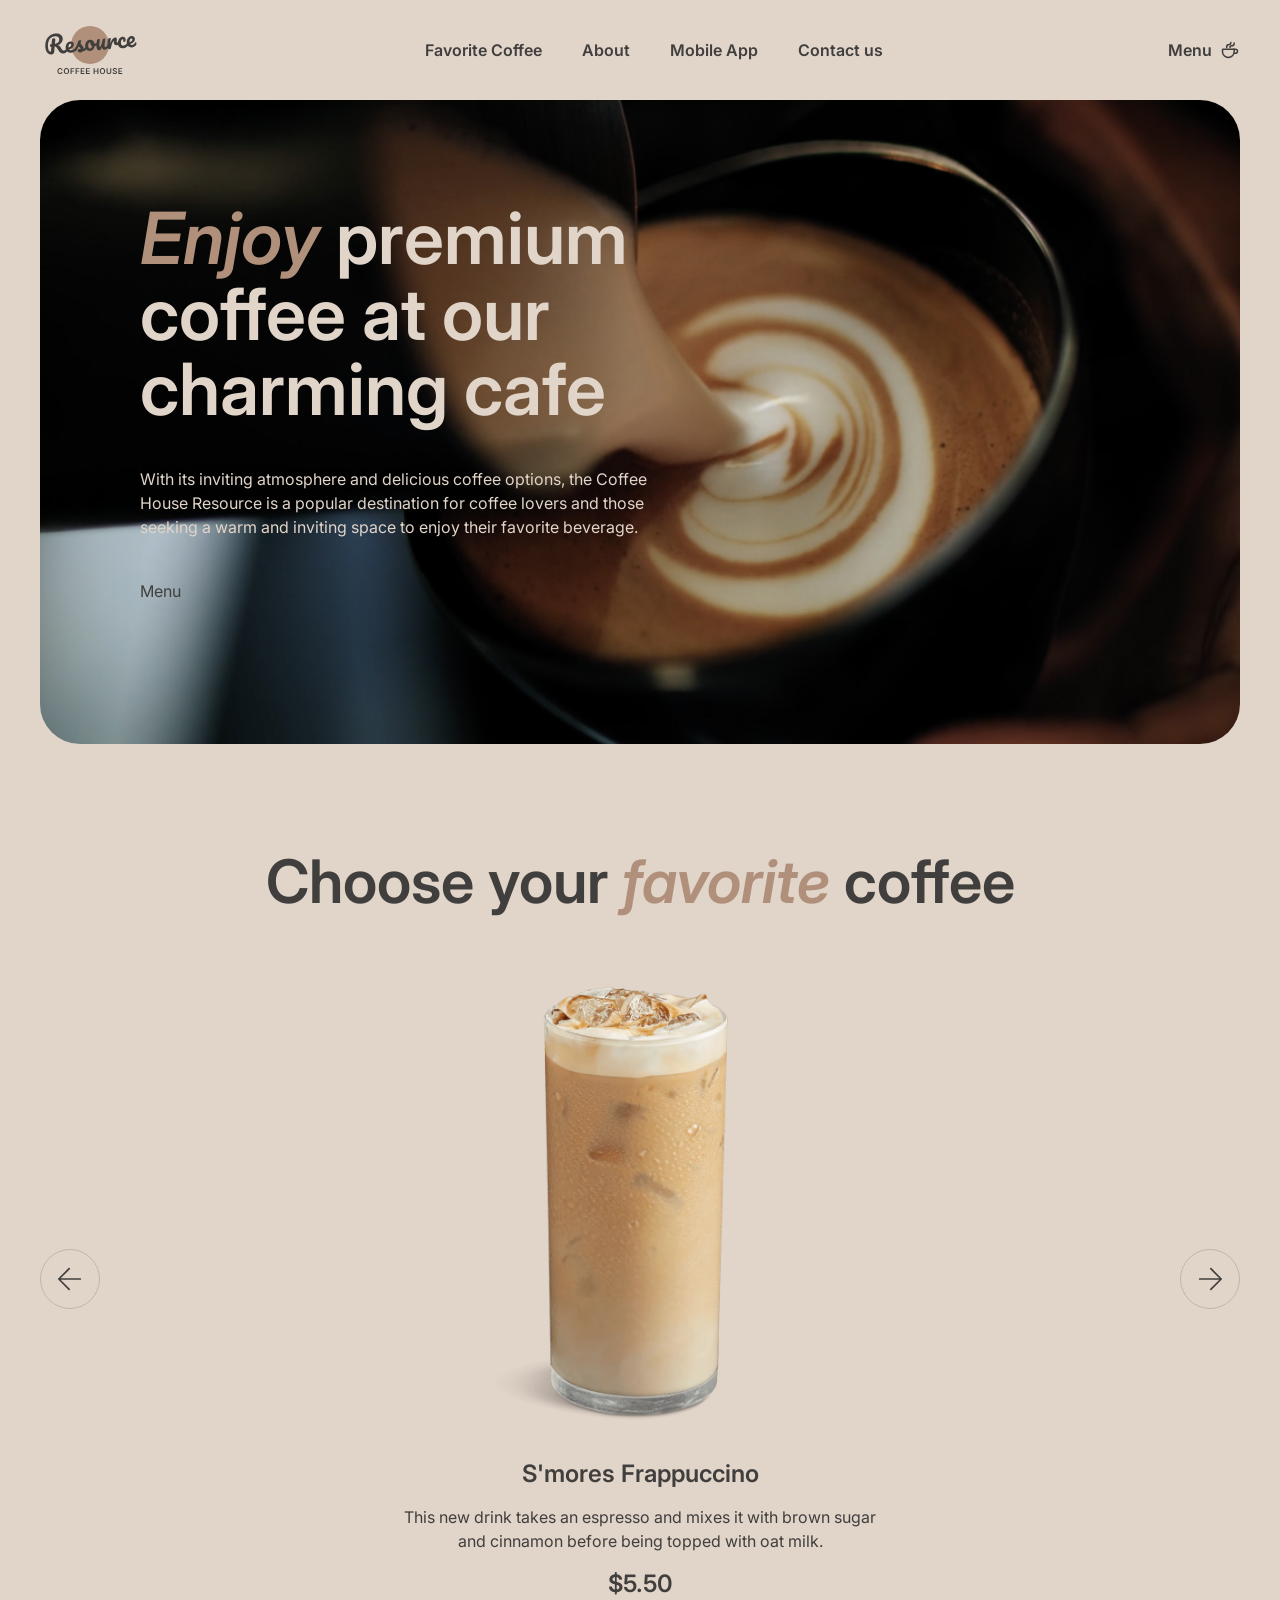
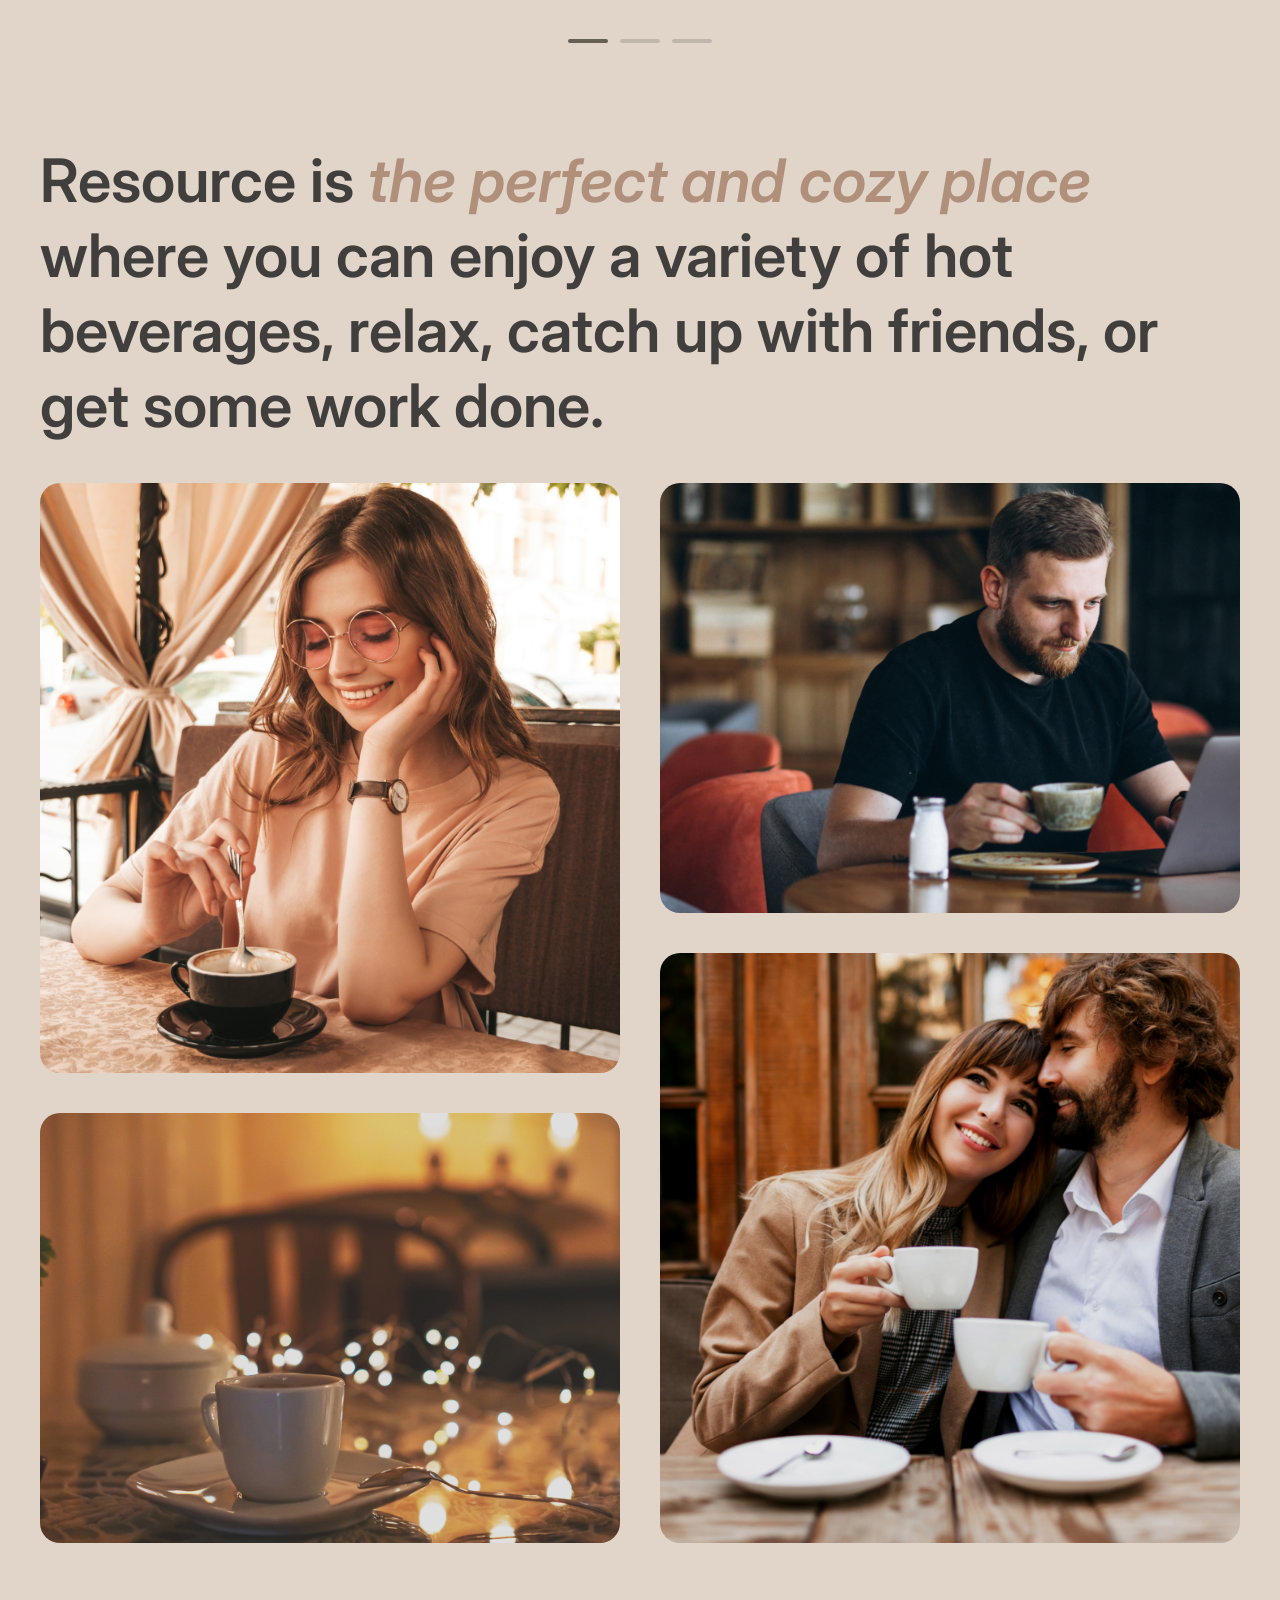
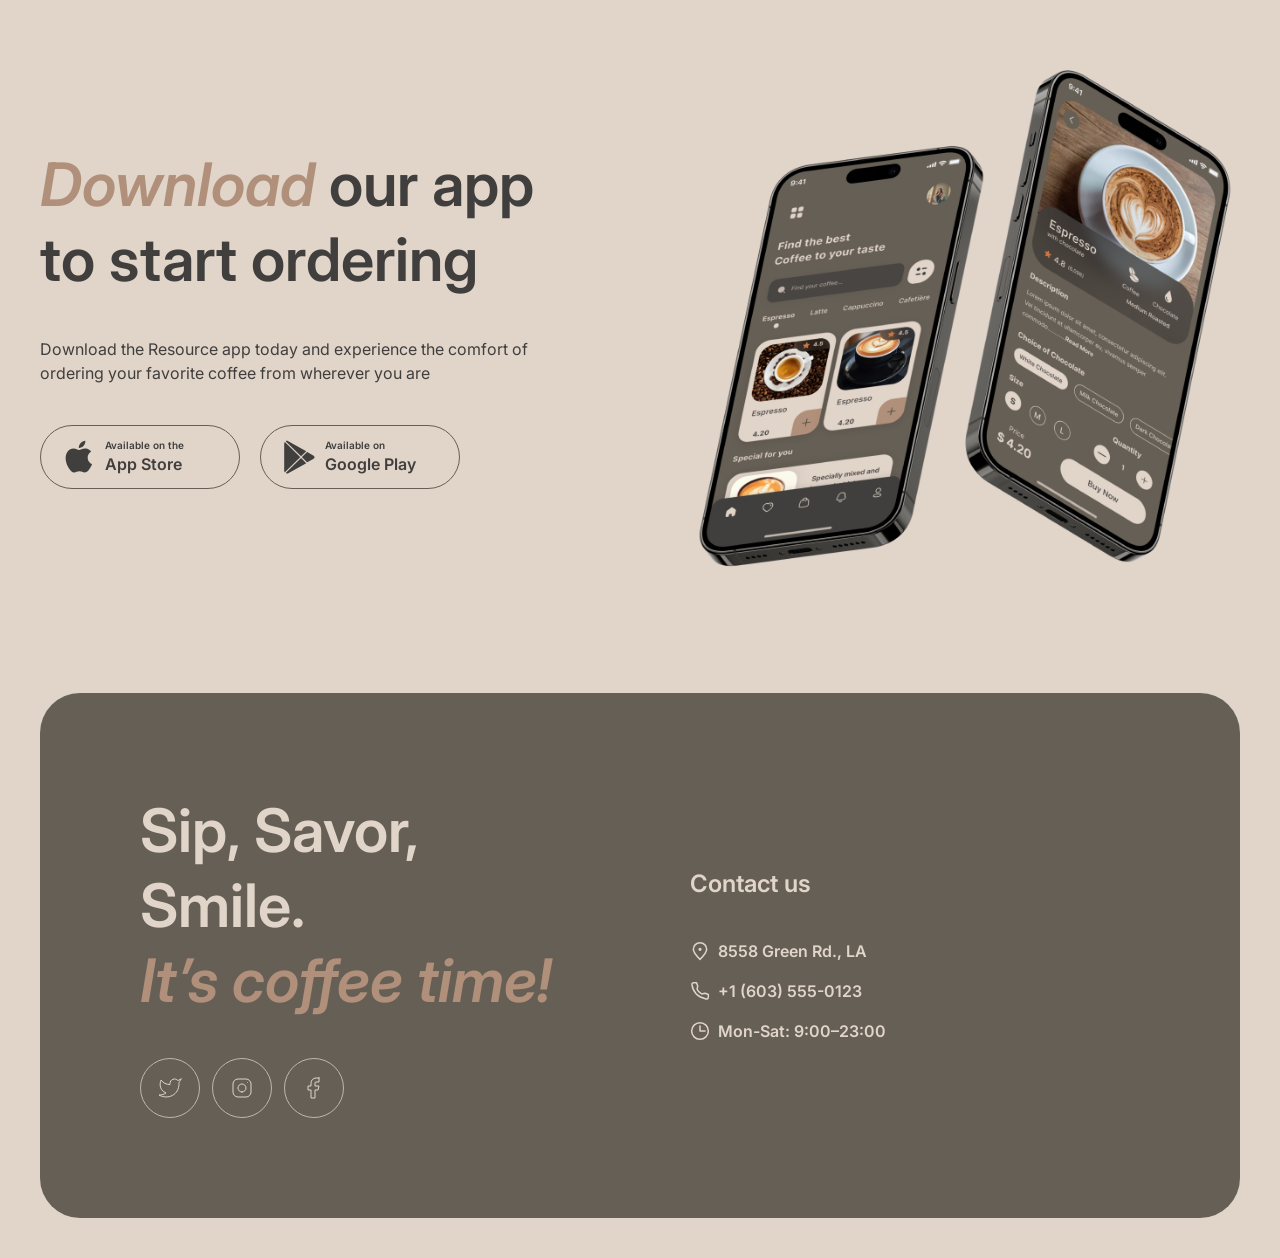
==== index.html @ b84c5b6a "feat: create landing page" ====
<!DOCTYPE html>
<html lang="en">

<head>
  <meta charset="UTF-8">
  <meta http-equiv="X-UA-Compatible" content="IE=edge">
  <meta name="viewport" content="width=device-width, initial-scale=1.0">
  <link rel="preconnect" href="https://fonts.googleapis.com">
  <link rel="preconnect" href="https://fonts.gstatic.com" crossorigin>
  <link href="https://fonts.googleapis.com/css2?family=Inter:ital,wght@0,400;0,600;1,600&display=swap" rel="stylesheet">

  <title>Coffee House</title>
  <link rel="stylesheet" href="./css/global.css">
  <link rel="stylesheet" href="./css/style.css">
</head>

<body>
  <header class="header">
    <div class="header__inner container">
      <a href="./index.html" aria-label="Coffee House home" class="logo">
        <img src="./assets/icons/logo.svg" alt="Coffee House" class="logo__img">
      </a>

      <nav class="nav">
        <ul class="nav__list">
          <li class="nav__item">
            <a href="#favorite-coffee" class="nav__link">Favorite Coffee</a>
          </li>
          <li class="nav__item">
            <a href="#about" class="nav__link">About</a>
          </li>
          <li class="nav__item">
            <a href="#mobile-app" class="nav__link">Mobile App</a>
          </li>
          <li class="nav__item">
            <a href="#contacts" class="nav__link">Contact us</a>
          </li>
        </ul>
      </nav>

      <a href="./menu/" class="menu-link">
        <span>Menu</span>
        <img src="./assets/icons/coffee-cup.svg" alt="" class="menu-link__icon">
      </a>
    </div>
  </header>
  <main class="main">
    <section class="container hero">
      <div class="hero__inner">
        <div class="hero__content">
          <h1 class="hero__title">
            <span class="accent">Enjoy</span> premium coffee at our charming cafe
          </h1>
          <p class="hero__text">With its inviting atmosphere and delicious coffee options, the Coffee House Resource is
            a
            popular destination for coffee lovers and those seeking a warm and inviting space to enjoy their favorite
            beverage.</p>
          <a href="./menu/" class="hero__button">Menu</a>
        </div>
      </div>
    </section>
    <section class="favorite-coffee" id="favorite-coffee">
      <div class="container favorite-coffee__inner">
        <h2 class="favorite-coffee__title">
          Choose your
          <span class="accent">favorite</span>
          coffee
        </h2>

        <div class="slider">
          <button class="slider__button slider__button--prev" type="button" aria-label="Previous coffee">
            <img class="slider__arrow" src="./assets/icons/arrow.svg" alt="">
          </button>

          <div class="slider__content">
            <img class="slider__image" src="./assets/images/coffee-slider-1.png" alt="S'mores Frappuccino">

            <div class="slider__info">
              <h3 class="slider__title">S'mores Frappuccino</h3>

              <p class="slider__description">
                This new drink takes an espresso and mixes it with brown
                sugar and cinnamon before being topped with oat milk.
              </p>

              <p class="slider__price">$5.50</p>
            </div>
          </div>

          <button class="slider__button slider__button--next" type="button" aria-label="Next coffee">
            <img class="slider__arrow slider__arrow--next" src="./assets/icons/arrow.svg" alt="">
          </button>
        </div>
        <div class="slider__controls">
          <span class="slider__control slider__control--active"></span>
          <span class="slider__control"></span>
          <span class="slider__control"></span>
        </div>
      </div>
    </section>
    <section class="about" id="about">
      <div class="container about__inner">
        <h2 class="about__title">
          Resource is
          <span class="accent">the perfect and cozy place</span>
          where you can enjoy a variety of hot beverages, relax,
          catch up with friends, or get some work done.
        </h2>

        <div class="about__images">
          <div class="about__column">
            <div class="about__image-box about__image-box--large">
              <img class="about__image" src="./assets/images/about-1.jpg" alt="Woman drinking coffee">
            </div>

            <div class="about__image-box about__image-box--small">
              <img class="about__image" src="./assets/images/about-2.jpg" alt="Cup of coffee">
            </div>
          </div>

          <div class="about__column">
            <div class="about__image-box about__image-box--small">
              <img class="about__image" src="./assets/images/about-3.jpg" alt="Man drinking coffee">
            </div>

            <div class="about__image-box about__image-box--large">
              <img class="about__image" src="./assets/images/about-4.jpg" alt="Coffee">
            </div>
          </div>
        </div>
      </div>
    </section>
    <section class="mobile-app" id="mobile-app">
      <div class="container mobile-app__inner">
        <div class="mobile-app__offer">
          <h2 class="mobile-app__title">
            <span class="accent">Download</span>
            our app to start ordering
          </h2>

          <p class="mobile-app__text">
            Download the Resource app today and experience the comfort of
            ordering your favorite coffee from wherever you are
          </p>

          <div class="mobile-app__buttons">
            <a class="store-button" href="#" aria-label="Download on the App Store">
              <img class="store-button__icon" src="./assets/icons/apple.svg" alt="">

              <span class="store-button__text">
                <span class="store-button__caption">Available on the</span>
                <span class="store-button__name">App Store</span>
              </span>
            </a>

            <a class="store-button" href="#" aria-label="Get it on Google Play">
              <img class="store-button__icon" src="./assets/icons/google.svg" alt="">

              <span class="store-button__text">
                <span class="store-button__caption">Available on</span>
                <span class="store-button__name">Google Play</span>
              </span>
            </a>
          </div>
        </div>

        <div class="mobile-app__screens">
          <img class="mobile-app__image" src="./assets/images/mobile-screens.png" alt="mobile application">
        </div>

      </div>
    </section>
    <footer class="contacts" id="contacts">
      <div class="container">
        <div class="contacts__inner">
          <div class="contacts__offer">
            <h2 class="contacts__title">
              Sip, Savor, Smile.
              <span class="accent">It’s coffee time!</span>
            </h2>

            <div class="contacts__socials">
              <a class="social-button" href="#" aria-label="Twitter">
                <img src="./assets/icons/twitter.svg" alt="">
              </a>

              <a class="social-button" href="#" aria-label="Instagram">
                <img src="./assets/icons/instagram.svg" alt="">
              </a>

              <a class="social-button" href="#" aria-label="Facebook">
                <img src="./assets/icons/facebook.svg" alt="">
              </a>
            </div>
          </div>

          <div class="contacts__info">
            <h3 class="contacts__subtitle">Contact us</h3>

            <div class="contacts__list">
              <a class="contacts__link" href="https://maps.google.com/?q=8558+Green+Rd+LA" target="_blank"
                rel="noopener noreferrer">
                <img class="contacts__icon" src="./assets/icons/pin-alt.svg" alt="">
                <span>8558 Green Rd., LA</span>
              </a>

              <a class="contacts__link" href="tel:+16035550123">
                <img class="contacts__icon" src="./assets/icons/phone.svg" alt="">
                <span>+1 (603) 555-0123</span>
              </a>

              <p class="contacts__schedule">
                <img class="contacts__icon" src="./assets/icons/clock.svg" alt="">
                <span>Mon-Sat: 9:00–23:00</span>
              </p>
            </div>
          </div>
        </div>
      </div>
    </footer>
  </main>
  <footer></footer>
</body>

</html>
---- css/global.css ----
:root {
  /* Text */
  --color-text-primary: #403f3d;
  --color-text-inverse: #e1d4c9;
  --color-text-accent: #b0907a;

  /* Background */
  --color-bg-page: #e1d4c9;
  --color-bg-container: #665f55;
  --color-bg-overlay: rgb(64 63 61 / 80%);

  /* Border */
  --color-border-primary: #c1b6ad;
  --color-border-inverse: #665f55;
}

* {
  box-sizing: border-box;
}

html {
  scroll-behavior: smooth;
}

body {
  margin: 0;
  font-family: 'Inter', sans-serif;
  font-size: 16px;
  font-weight: 400;
  line-height: 150%;
  color: var(--color-text-primary);
  background-color: var(--color-bg-page);
}

img {
  display: block;
  max-width: 100%;
}

a {
  color: inherit;
  text-decoration: none;
}

ul {
  margin: 0;
  padding: 0;
  list-style: none;
}

.container {
  width: 100%;
  max-width: 1440px;
  margin: 0 auto;
  padding: 0 40px;
}
---- css/style.css ----
.header {
  padding-block: 20px;
}

.header__inner {
  display: flex;
  align-items: center;
}

.logo {
  display: block;
}

.logo__img {
  display: block;
  height: 60px;
  width: auto;
}

.nav {
  flex: 1;
  display: flex;
  justify-content: center;
}

.nav__list {
  display: flex;
  align-items: center;
  gap: 40px;
}

.nav__link,
.menu-link {
  font-size: 16px;
  font-weight: 600;
  line-height: 150%;
  letter-spacing: 0;
}

.menu-link {
  display: flex;
  align-items: center;
  gap: 8px;
  white-space: nowrap;
}

.menu-link__icon {
  display: block;
  width: 20px;
  height: auto;
}

.hero__inner {
  min-height: 644px;
  padding: 100px;
  border-radius: 40px;
  background-image: url('../assets/images/hero.jpg');
  background-size: cover;
  background-position: center;
  background-repeat: no-repeat;
}

.hero__content {
  display: flex;
  flex-direction: column;
  align-items: flex-start;
  max-width: 530px;
  gap: 40px;
}

.hero__title {
  margin: 0;
  font-size: 72px;
  font-weight: 600;
  line-height: 105%;
  color: var(--color-text-inverse);
}

.accent {
  font-style: italic;
  color: var(--color-text-accent);
}

.hero__text {
  margin: 0;
  font-size: 16px;
  font-weight: 400;
  line-height: 150%;
  color: var(--color-text-inverse);
}

.favorite-coffee {
  padding-top: 100px;
}

.favorite-coffee__inner {
  display: flex;
  flex-direction: column;
  gap: 40px;
}

.favorite-coffee__title {
  margin: 0;
  text-align: center;
  font-size: 60px;
  font-weight: 600;
  line-height: 125%;
  color: var(--color-text-primary);
}


.slider {
  display: flex;
  align-items: center;
  justify-content: space-between;
}

.slider__content {
  display: flex;
  flex-direction: column;
  align-items: center;
  gap: 20px;
}

.slider__image {
  display: block;
  width: 480px;
  height: 480px;
  object-fit: contain;
}

.slider__info {
  display: flex;
  flex-direction: column;
  align-items: center;
  gap: 16px;
  max-width: 480px;
  text-align: center;
}

.slider__title {
  margin: 0;
  font-size: 24px;
  font-weight: 600;
  line-height: 125%;
}

.slider__description {
  margin: 0;
  font-size: 16px;
  font-weight: 400;
  line-height: 150%;
}

.slider__price {
  margin: 0;
  font-size: 24px;
  font-weight: 600;
  line-height: 125%;
}

.slider__button {
  display: flex;
  align-items: center;
  justify-content: center;
  width: 60px;
  height: 60px;
  padding: 0;
  border: 1px solid var(--color-border-primary);
  border-radius: 50%;
  color: var(--color-text-primary);
  background-color: transparent;
  cursor: pointer;
}

.slider__arrow {
  display: block;
  width: 24px;
  height: 24px;
}

.slider__arrow--next {
  transform: rotate(180deg);
}

.slider__controls {
  display: flex;
  justify-content: center;
  gap: 12px;
}

.slider__control {
  display: block;
  width: 40px;
  height: 4px;
  border-radius: 100px;
  background-color: var(--color-border-primary);
}

.slider__control--active {
  background-color: var(--color-border-inverse);
}

.about {
  padding-top: 100px;
}

.about__inner {
  display: flex;
  flex-direction: column;
  gap: 40px;
}

.about__title {
  margin: 0;
  font-size: 60px;
  font-weight: 600;
  line-height: 125%;
  color: var(--color-text-primary);
}

.about__images {
  display: flex;
  gap: 40px;
  width: 100%;
  max-width: 1360px;
}

.about__column {
  display: flex;
  flex: 1;
  flex-direction: column;
  gap: 40px;
}

.about__image-box {
  overflow: hidden;
  width: 100%;
  border-radius: 20px;
}

.about__image-box--large {
  height: 590px;
}

.about__image-box--small {
  height: 430px;
}

.about__image {
  width: 100%;
  height: 100%;
  object-fit: cover;
}

.mobile-app {
  padding-top: 100px;
}

.mobile-app__inner {
  display: flex;
  justify-content: space-between;
  align-items: center;
  gap: 100px;
}

.mobile-app__offer {
  display: flex;
  flex: 1;
  flex-direction: column;
  gap: 40px;
  min-width: 0;
}

.mobile-app__screens {
  flex: 1;
  min-width: 0;
}

.mobile-app__image {
  display: block;
  width: 100%;
  height: auto;
}

.mobile-app__title {
  margin: 0;
  font-size: 60px;
  font-weight: 600;
  line-height: 125%;
  color: var(--color-text-primary);
}

.mobile-app__title .accent {
  font-style: italic;
  color: var(--color-text-accent);
}

.mobile-app__text {
  margin: 0;
  font-size: 16px;
  font-weight: 400;
  line-height: 150%;
  color: var(--color-text-primary);
}

.mobile-app__buttons {
  display: flex;
  gap: 20px;
}

.store-button {
  display: flex;
  align-items: center;
  gap: 8px;
  width: 200px;
  height: 64px;
  padding: 12px 20px;
  border: 1px solid #665f55;
  border-radius: 100px;
  color: var(--color-text-primary);
  background-color: transparent;
}

.store-button__icon {
  width: 36px;
  height: 36px;
}

.store-button__text {
  display: flex;
  flex-direction: column;
}

.store-button__caption {
  font-size: 10px;
  font-weight: 600;
  line-height: 140%;
}

.store-button__name {
  font-size: 16px;
  font-weight: 600;
  line-height: 150%;
}


.contacts {
  padding-top: 100px;
  padding-bottom: 40px;
}

.contacts__inner {
  display: flex;
  align-items: center;
  gap: 100px;
  padding: 100px;
  border-radius: 40px;
  background-color: var(--color-bg-container);
}

.contacts__offer {
  display: flex;
  flex: 1;
  flex-direction: column;
  gap: 40px;
  min-width: 0;
}

.contacts__title {
  margin: 0;
  font-size: 60px;
  font-weight: 600;
  line-height: 125%;
  color: var(--color-text-inverse);
}

.contacts__title .accent {
  display: block;
  font-style: italic;
  color: var(--color-text-accent);
}

.contacts__socials {
  display: flex;
  gap: 12px;
}

.social-button {
  display: flex;
  align-items: center;
  justify-content: center;
  width: 60px;
  height: 60px;
  border: 1px solid var(--color-border-primary);
  border-radius: 50%;
  background-color: transparent;
}

.social-button img {
  display: block;
  width: 24px;
  height: 24px;
}

.contacts__info {
  display: flex;
  flex: 1;
  flex-direction: column;
  gap: 40px;
  min-width: 0;
}

.contacts__subtitle {
  margin: 0;
  font-size: 24px;
  font-weight: 600;
  line-height: 125%;
  color: var(--color-text-inverse);
}

.contacts__list {
  display: flex;
  flex-direction: column;
  align-items: flex-start;
  gap: 16px;
}

.contacts__link,
.contacts__schedule {
  display: flex;
  align-items: center;
  gap: 8px;
  margin: 0;
  font-size: 16px;
  font-weight: 600;
  line-height: 150%;
  color: var(--color-text-inverse);
}

.contacts__icon {
  display: block;
  width: 20px;
  height: 20px;
  flex-shrink: 0;
}
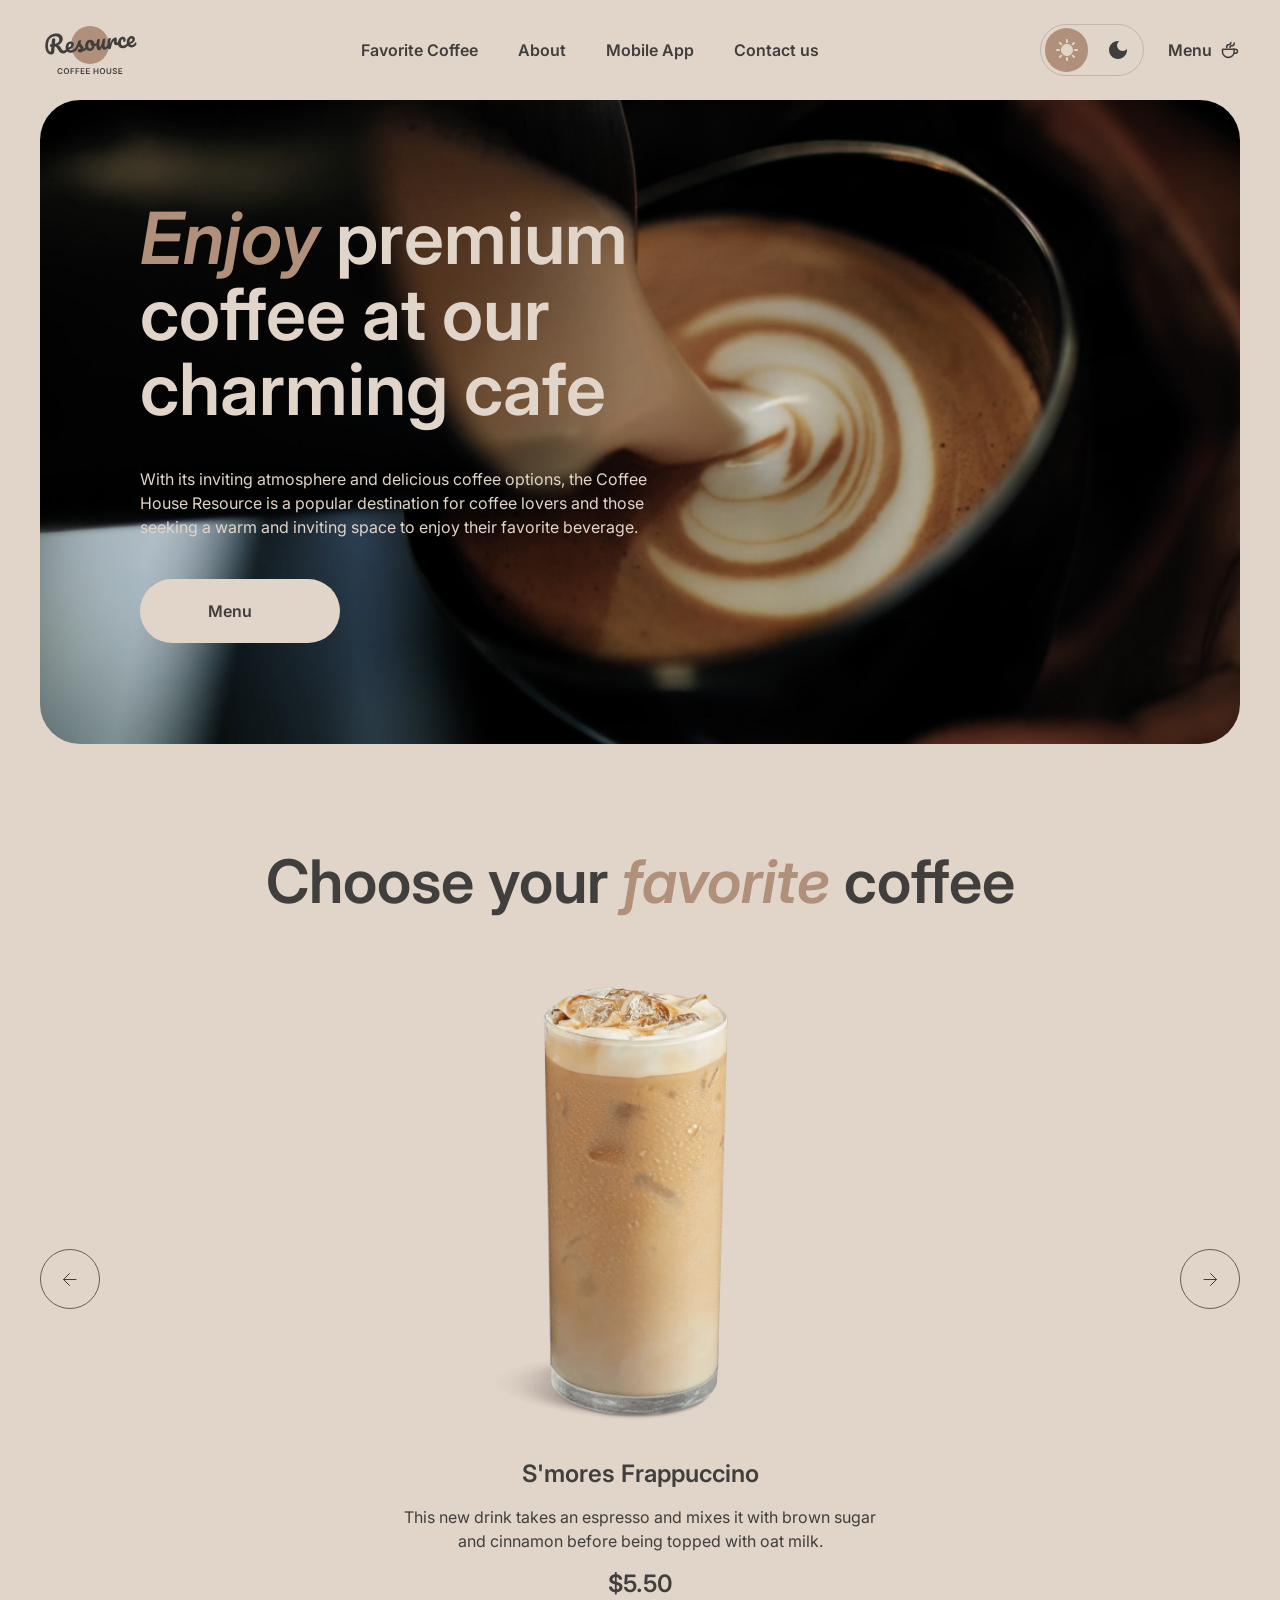
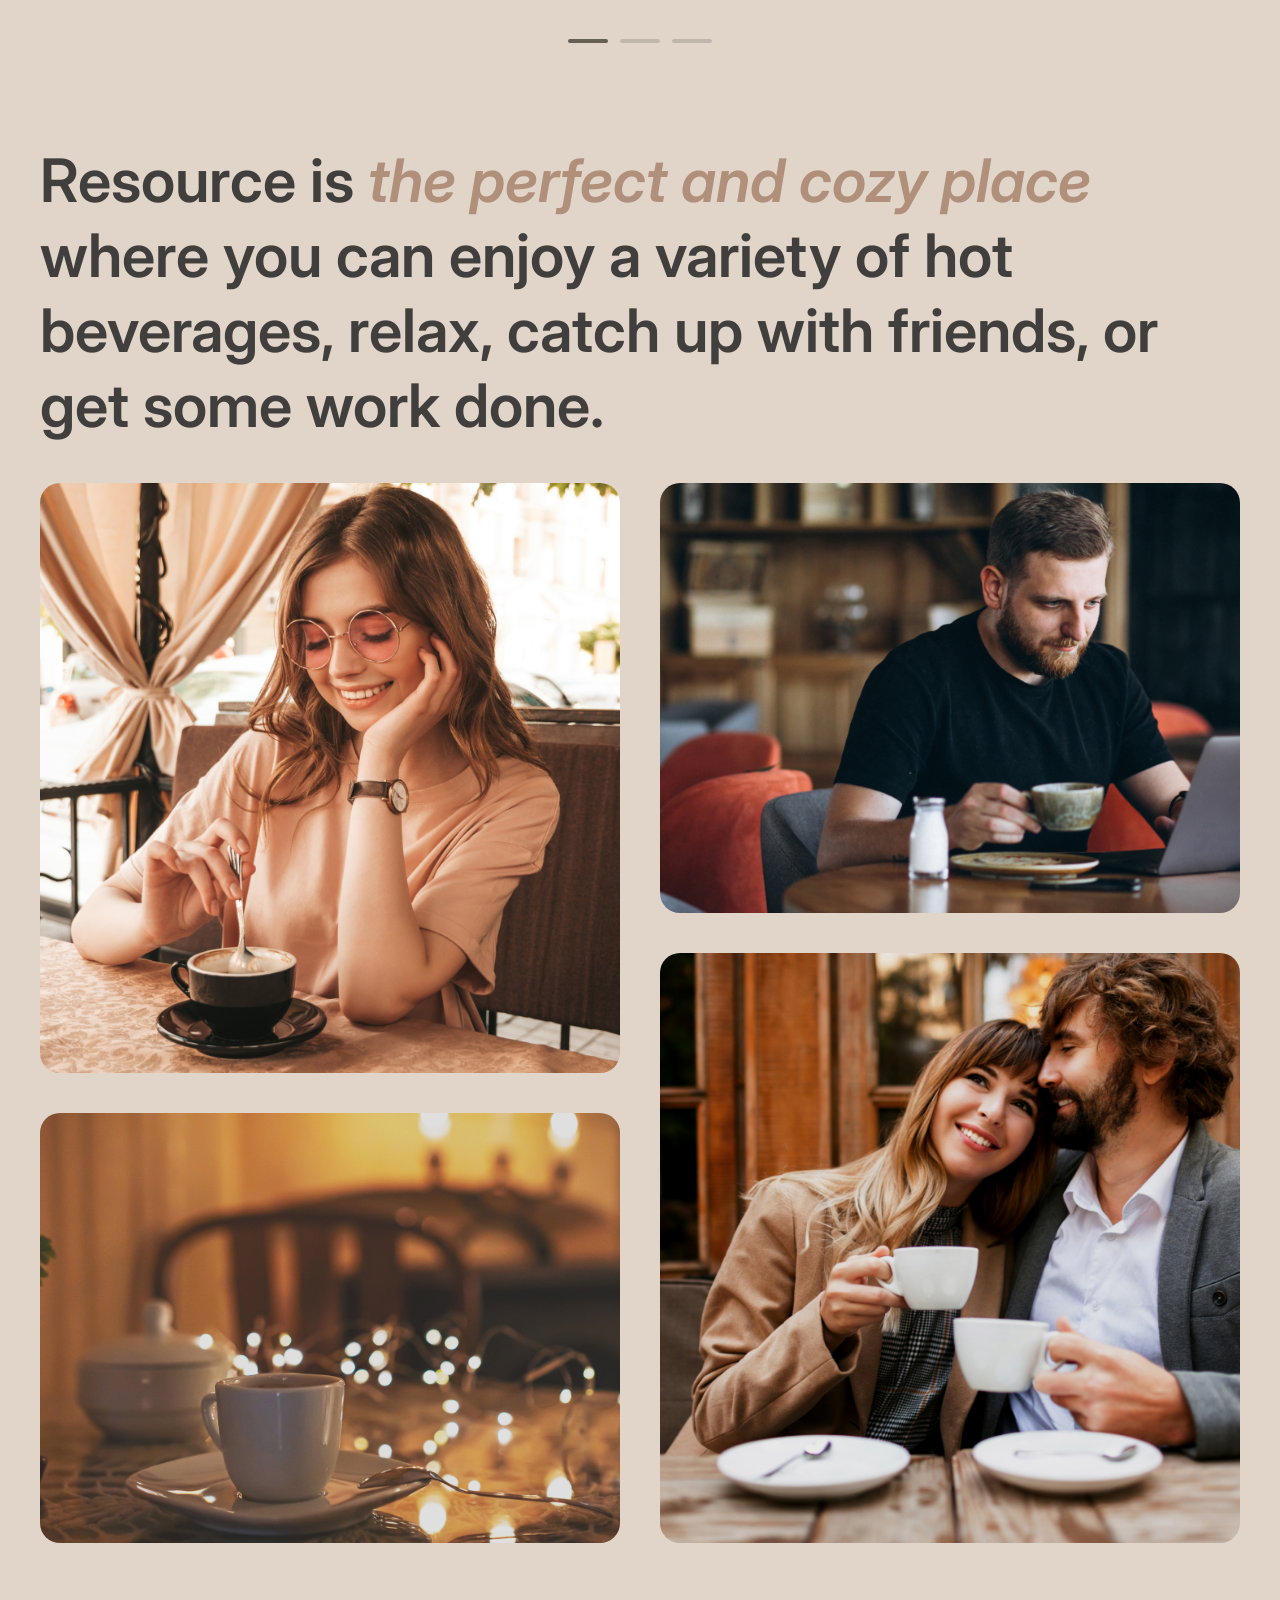
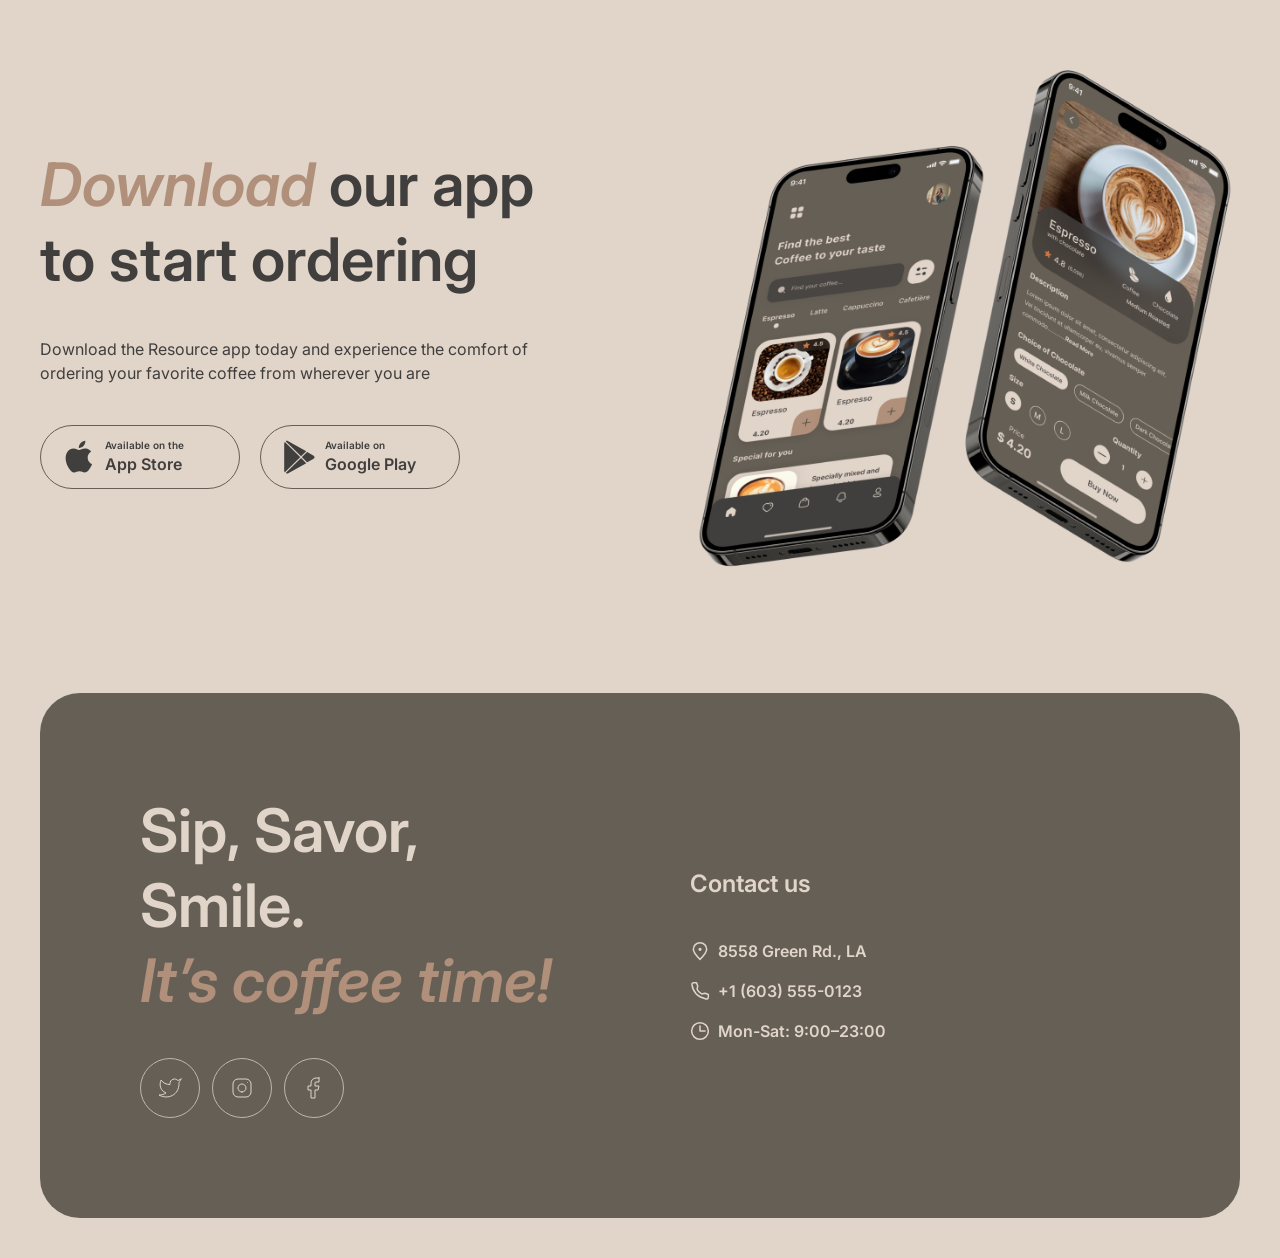
==== commit 8e126463: "feat: update LP part 1" ====
--- a/index.html
+++ b/index.html
@@ -9,16 +9,22 @@
   <link rel="preconnect" href="https://fonts.gstatic.com" crossorigin>
   <link href="https://fonts.googleapis.com/css2?family=Inter:ital,wght@0,400;0,600;1,600&display=swap" rel="stylesheet">
 
+  <link rel="icon" href="./assets/icons/coffee-cup.svg" type="image/svg+xml">
   <title>Coffee House</title>
+
   <link rel="stylesheet" href="./css/global.css">
   <link rel="stylesheet" href="./css/style.css">
+  <link rel="stylesheet" href="./css/tablet.css">
+  <link rel="stylesheet" href="./css/mobile.css">
+
 </head>
 
 <body>
   <header class="header">
     <div class="header__inner container">
       <a href="./index.html" aria-label="Coffee House home" class="logo">
-        <img src="./assets/icons/logo.svg" alt="Coffee House" class="logo__img">
+        <img src="./assets/icons/logo.svg" alt="Coffee House" class="logo__img logo__img--light">
+        <img src="./assets/icons/logo-dark.svg" alt="Coffee House" class="logo__img logo__img--dark">
       </a>
 
       <nav class="nav">
@@ -37,11 +43,31 @@
           </li>
         </ul>
       </nav>
-
-      <a href="./menu/" class="menu-link">
-        <span>Menu</span>
-        <img src="./assets/icons/coffee-cup.svg" alt="" class="menu-link__icon">
-      </a>
+      <div class="header__actions">
+        <button class="theme-switcher" type="button" aria-label="Switch theme">
+          <span class="theme-switcher__item theme-switcher__item--sun">
+            <img class="theme-switcher__sun" src="./assets/icons/sun.svg" alt="">
+          </span>
+
+          <span class="theme-switcher__item theme-switcher__item--moon">
+            <img class="theme-switcher__moon" src="./assets/icons/moon.svg" alt="">
+          </span>
+        </button>
+
+        <button class="burger" type="button" aria-label="Open menu">
+          <span class="burger__line"></span>
+          <span class="burger__line"></span>
+        </button>
+        <a href="./menu/" class="menu-link">
+          <span>Menu</span>
+          <img src="./assets/icons/coffee-cup.svg" alt="" class="menu-link__icon">
+        </a>
+
+      </div>
+
+
+
+
     </div>
   </header>
   <main class="main">
@@ -55,7 +81,10 @@
             a
             popular destination for coffee lovers and those seeking a warm and inviting space to enjoy their favorite
             beverage.</p>
-          <a href="./menu/" class="hero__button">Menu</a>
+          <a href="./menu/" class="hero__button">
+            <span>Menu</span>
+            <img class="hero__button-icon" src="./assets/icons/coffee-cup.svg" alt="">
+          </a>
         </div>
       </div>
     </section>
@@ -69,27 +98,29 @@
 
         <div class="slider">
           <button class="slider__button slider__button--prev" type="button" aria-label="Previous coffee">
-            <img class="slider__arrow" src="./assets/icons/arrow.svg" alt="">
+            <svg class="slider__arrow" width="14" height="13" viewBox="0 0 14 13" fill="none" aria-hidden="true">
+              <path d="M13 6.5H0.5M6.5 12.5L0.5 6.5L6.5 0.5" stroke="currentColor" stroke-linecap="round"
+                stroke-linejoin="round" />
+            </svg>
           </button>
-
           <div class="slider__content">
             <img class="slider__image" src="./assets/images/coffee-slider-1.png" alt="S'mores Frappuccino">
-
             <div class="slider__info">
               <h3 class="slider__title">S'mores Frappuccino</h3>
-
               <p class="slider__description">
                 This new drink takes an espresso and mixes it with brown
                 sugar and cinnamon before being topped with oat milk.
               </p>
-
               <p class="slider__price">$5.50</p>
             </div>
           </div>
-
           <button class="slider__button slider__button--next" type="button" aria-label="Next coffee">
-            <img class="slider__arrow slider__arrow--next" src="./assets/icons/arrow.svg" alt="">
+            <svg class="slider__arrow" width="14" height="13" viewBox="0 0 14 13" fill="none" aria-hidden="true">
+              <path d="M13 6.5H0.5M6.5 12.5L0.5 6.5L6.5 0.5" stroke="currentColor" stroke-linecap="round"
+                stroke-linejoin="round" />
+            </svg>
           </button>
+
         </div>
         <div class="slider__controls">
           <span class="slider__control slider__control--active"></span>
@@ -144,8 +175,10 @@
           </p>
 
           <div class="mobile-app__buttons">
-            <a class="store-button" href="#" aria-label="Download on the App Store">
+            <a class="store-button" href="https://www.apple.com/app-store/" target="_blank"
+              aria-label="Download on the App Store">
               <img class="store-button__icon" src="./assets/icons/apple.svg" alt="">
+
 
               <span class="store-button__text">
                 <span class="store-button__caption">Available on the</span>
@@ -153,8 +186,11 @@
               </span>
             </a>
 
-            <a class="store-button" href="#" aria-label="Get it on Google Play">
+            <a class="store-button" href="https://play.google.com/store" target="_blank"
+              aria-label="Get it on Google Play">
               <img class="store-button__icon" src="./assets/icons/google.svg" alt="">
+
+
 
               <span class="store-button__text">
                 <span class="store-button__caption">Available on</span>
@@ -170,56 +206,57 @@
 
       </div>
     </section>
-    <footer class="contacts" id="contacts">
-      <div class="container">
-        <div class="contacts__inner">
-          <div class="contacts__offer">
-            <h2 class="contacts__title">
-              Sip, Savor, Smile.
-              <span class="accent">It’s coffee time!</span>
-            </h2>
-
-            <div class="contacts__socials">
-              <a class="social-button" href="#" aria-label="Twitter">
-                <img src="./assets/icons/twitter.svg" alt="">
-              </a>
-
-              <a class="social-button" href="#" aria-label="Instagram">
-                <img src="./assets/icons/instagram.svg" alt="">
-              </a>
-
-              <a class="social-button" href="#" aria-label="Facebook">
-                <img src="./assets/icons/facebook.svg" alt="">
-              </a>
-            </div>
-          </div>
-
-          <div class="contacts__info">
-            <h3 class="contacts__subtitle">Contact us</h3>
-
-            <div class="contacts__list">
-              <a class="contacts__link" href="https://maps.google.com/?q=8558+Green+Rd+LA" target="_blank"
-                rel="noopener noreferrer">
-                <img class="contacts__icon" src="./assets/icons/pin-alt.svg" alt="">
-                <span>8558 Green Rd., LA</span>
-              </a>
-
-              <a class="contacts__link" href="tel:+16035550123">
-                <img class="contacts__icon" src="./assets/icons/phone.svg" alt="">
-                <span>+1 (603) 555-0123</span>
-              </a>
-
-              <p class="contacts__schedule">
-                <img class="contacts__icon" src="./assets/icons/clock.svg" alt="">
-                <span>Mon-Sat: 9:00–23:00</span>
-              </p>
-            </div>
-          </div>
-        </div>
-      </div>
-    </footer>
   </main>
-  <footer></footer>
+  <footer class="contacts" id="contacts">
+    <div class="container">
+      <div class="contacts__inner">
+        <div class="contacts__offer">
+          <h2 class="contacts__title">
+            Sip, Savor, Smile.
+            <span class="accent">It’s coffee time!</span>
+          </h2>
+
+          <div class="contacts__socials">
+            <a class="social-button" href="https://x.com/" aria-label="Twitter">
+              <img src="./assets/icons/twitter.svg" alt="twitter" target="_blank">
+            </a>
+
+            <a class="social-button" href="https://www.instagram.com/" aria-label="Instagram">
+              <img src="./assets/icons/instagram.svg" alt="insta" target="_blank">
+            </a>
+
+            <a class="social-button" href="https://www.facebook.com/" aria-label="Facebook">
+              <img src="./assets/icons/facebook.svg" alt="fb" target="_blank">
+            </a>
+          </div>
+        </div>
+
+        <div class="contacts__info">
+          <h3 class="contacts__subtitle">Contact us</h3>
+
+          <div class="contacts__list">
+            <a class="contacts__link" href="https://maps.google.com/?q=8558+Green+Rd+LA" target="_blank"
+              rel="noopener noreferrer">
+              <img class="contacts__icon" src="./assets/icons/pin-alt.svg" alt="">
+              <span>8558 Green Rd., LA</span>
+            </a>
+
+            <a class="contacts__link" href="tel:+16035550123">
+              <img class="contacts__icon" src="./assets/icons/phone.svg" alt="">
+              <span>+1 (603) 555-0123</span>
+            </a>
+
+            <p class="contacts__schedule">
+              <img class="contacts__icon" src="./assets/icons/clock.svg" alt="">
+              <span>Mon-Sat: 9:00–23:00</span>
+            </p>
+          </div>
+        </div>
+      </div>
+    </div>
+  </footer>
+  <script src="./js/main.js"></script>
 </body>
 
+
 </html>
--- a/css/global.css
+++ b/css/global.css
@@ -12,6 +12,19 @@
   /* Border */
   --color-border-primary: #c1b6ad;
   --color-border-inverse: #665f55;
+}
+
+[data-theme='dark'] {
+  --color-text-primary: #e1d4c9;
+  --color-text-inverse: #e1d4c9;
+  --color-text-accent: #b0907a;
+
+  --color-bg-page: #292826;
+  --color-bg-container: #403f3d;
+  --color-bg-overlay: rgb(41 40 38 / 80%);
+
+  --color-border-primary: #665f55;
+  --color-border-inverse: #c1b6ad;
 }
 
 * {
--- a/css/style.css
+++ b/css/style.css
@@ -15,6 +15,18 @@
   display: block;
   height: 60px;
   width: auto;
+}
+
+.logo__img--dark {
+  display: none;
+}
+
+[data-theme='dark'] .logo__img--light {
+  display: none;
+}
+
+[data-theme='dark'] .logo__img--dark {
+  display: block;
 }
 
 .nav {
@@ -68,6 +80,20 @@
   gap: 40px;
 }
 
+.hero__button {
+  display: flex;
+  align-items: center;
+  justify-content: center;
+  width: 200px;
+  height: 64px;
+  border-radius: 100px;
+  font-size: 16px;
+  font-weight: 600;
+  line-height: 150%;
+  color: var(--color-text-primary);
+  background-color: var(--color-bg-page);
+}
+
 .hero__title {
   margin: 0;
   font-size: 72px;
@@ -166,22 +192,18 @@
   width: 60px;
   height: 60px;
   padding: 0;
-  border: 1px solid var(--color-border-primary);
+  flex-shrink: 0;
+  border: 1px solid var(--color-border-inverse);
   border-radius: 50%;
   color: var(--color-text-primary);
   background-color: transparent;
   cursor: pointer;
 }
 
-.slider__arrow {
-  display: block;
-  width: 24px;
-  height: 24px;
-}
-
-.slider__arrow--next {
+.slider__button--next .slider__arrow {
   transform: rotate(180deg);
 }
+
 
 .slider__controls {
   display: flex;
@@ -291,10 +313,6 @@
   color: var(--color-text-primary);
 }
 
-.mobile-app__title .accent {
-  font-style: italic;
-  color: var(--color-text-accent);
-}
 
 .mobile-app__text {
   margin: 0;
@@ -316,7 +334,7 @@
   width: 200px;
   height: 64px;
   padding: 12px 20px;
-  border: 1px solid #665f55;
+  border: 1px solid var(--color-border-inverse);
   border-radius: 100px;
   color: var(--color-text-primary);
   background-color: transparent;
@@ -377,8 +395,6 @@
 
 .contacts__title .accent {
   display: block;
-  font-style: italic;
-  color: var(--color-text-accent);
 }
 
 .contacts__socials {
@@ -443,4 +459,325 @@
   width: 20px;
   height: 20px;
   flex-shrink: 0;
+}
+
+
+.header__actions {
+  display: flex;
+  align-items: center;
+  gap: 24px;
+}
+
+.theme-switcher {
+  display: flex;
+  align-items: center;
+  width: 104px;
+  height: 52px;
+  padding: 4px;
+  gap: 8px;
+  border: 1px solid var(--color-border-primary);
+  border-radius: 100px;
+  background-color: transparent;
+  cursor: pointer;
+}
+
+
+
+.theme-switcher__item {
+  display: flex;
+  align-items: center;
+  justify-content: center;
+
+  width: 44px;
+  height: 44px;
+
+  border-radius: 100px;
+}
+
+.theme-switcher__item--sun {
+  background-color: var(--color-text-accent);
+}
+
+[data-theme='dark'] .theme-switcher__item--sun {
+  background-color: transparent;
+}
+
+[data-theme='dark'] .theme-switcher__item--moon {
+  background-color: var(--color-text-accent);
+}
+
+.theme-switcher__sun {
+  width: 22px;
+  height: 22px;
+}
+
+.theme-switcher__moon {
+  width: 18px;
+  height: 18px;
+}
+
+.burger {
+  display: none;
+  align-items: center;
+  justify-content: center;
+  flex-direction: column;
+  gap: 8px;
+  width: 44px;
+  height: 44px;
+  padding: 0;
+  border: 1px solid var(--color-border-inverse);
+  border-radius: 100px;
+  background-color: transparent;
+  cursor: pointer;
+}
+
+.burger__line {
+  display: block;
+  width: 18px;
+  height: 1px;
+  background-color: var(--color-text-primary);
+}
+
+.menu__inner {
+  display: flex;
+  flex-direction: column;
+  align-items: center;
+  gap: 40px;
+}
+
+
+.menu__refresh {
+  display: none;
+}
+
+.menu__title {
+  max-width: 800px;
+  margin: 0;
+  font-size: 60px;
+  font-weight: 600;
+  line-height: 125%;
+  text-align: center;
+  color: var(--color-text-primary);
+}
+
+.menu__tabs {
+  display: flex;
+  align-items: center;
+  justify-content: center;
+  gap: 16px;
+}
+
+.menu-tab {
+  display: flex;
+  align-items: center;
+  gap: 8px;
+  height: 46px;
+  padding: 8px 16px 8px 8px;
+  border: 1px solid var(--color-border-primary);
+  border-radius: 100px;
+  font-family: inherit;
+  font-size: 16px;
+  font-weight: 600;
+  line-height: 150%;
+  color: var(--color-text-primary);
+  background-color: transparent;
+  cursor: pointer;
+}
+
+.menu-tab--active {
+  color: var(--color-text-inverse);
+  background-color: var(--color-bg-container);
+  border-color: var(--color-bg-container);
+}
+
+.menu-tab__icon {
+  display: flex;
+  align-items: center;
+  justify-content: center;
+  width: 30px;
+  height: 30px;
+  flex-shrink: 0;
+  border-radius: 50%;
+  background-color: var(--color-bg-page);
+}
+
+
+.menu__cards {
+  display: grid;
+  grid-template-columns: repeat(4, 1fr);
+  gap: 40px;
+  width: 100%;
+  max-width: 1360px;
+}
+
+.menu-card {
+  overflow: hidden;
+  width: 100%;
+  height: 506px;
+  border: 1px solid var(--color-border-primary);
+  border-radius: 40px;
+}
+
+.menu-card__image-box {
+  overflow: hidden;
+  width: 100%;
+  height: 310px;
+  border-radius: 40px;
+}
+
+.menu-card__image {
+  width: 100%;
+  height: 100%;
+  object-fit: cover;
+  transform: scale(1.1);
+  transition: transform 0.5s ease;
+}
+
+.menu-card__description {
+  display: flex;
+  flex-direction: column;
+  justify-content: space-between;
+  height: 196px;
+  padding: 20px;
+}
+
+.menu-card:hover .menu-card__image {
+  transform: scale(1);
+}
+
+.menu-card__info {
+  display: flex;
+  flex-direction: column;
+  gap: 12px;
+}
+
+.menu-card__title,
+.menu-card__price {
+  margin: 0;
+  font-size: 24px;
+  font-weight: 600;
+  line-height: 125%;
+  color: var(--color-text-primary);
+}
+
+.menu-card__text {
+  margin: 0;
+  font-size: 16px;
+  font-weight: 400;
+  line-height: 150%;
+  color: var(--color-text-primary);
+}
+
+
+.nav__link,
+.menu-link,
+.hero__button,
+.menu-tab,
+.store-button,
+.slider__button,
+.social-button,
+.contacts__link,
+.theme-switcher__item {
+  transition:
+    color 0.3s ease,
+    background-color 0.3s ease,
+    border-color 0.3s ease;
+}
+
+.hero__button-icon {
+  width: 20px;
+  height: 20px;
+
+  opacity: 0;
+  transform: translateX(-4px);
+
+  transition:
+    opacity 0.3s ease,
+    transform 0.3s ease;
+}
+
+.hero__button:hover .hero__button-icon {
+  opacity: 1;
+  transform: translateX(0);
+}
+
+.nav__link,
+.menu-link,
+.contacts__link {
+  position: relative;
+}
+
+.nav__link::after,
+.menu-link::after,
+.contacts__link::after {
+  content: '';
+  position: absolute;
+  right: 0;
+  bottom: -4px;
+  left: 0;
+
+  height: 2px;
+
+  background-color: currentColor;
+
+  transform: scaleX(0);
+  transform-origin: center;
+  transition: transform 0.3s ease;
+}
+
+.nav__link:hover::after,
+.menu-link:hover::after,
+.contacts__link:hover::after {
+  transform: scaleX(1);
+}
+
+
+.store-button__icon {
+  transition: filter 0.3s ease;
+}
+
+[data-theme='dark'] .store-button__icon {
+  filter: brightness(0) saturate(100%) invert(91%) sepia(11%) saturate(335%) hue-rotate(344deg) brightness(94%) contrast(88%);
+}
+
+/* hover */
+
+.hero__button:hover {
+  gap: 8px;
+}
+
+.menu-tab:not(.menu-tab--active):hover {
+  color: var(--color-text-inverse);
+  background-color: var(--color-bg-container);
+  border-color: var(--color-bg-container);
+}
+
+.store-button:hover {
+  color: var(--color-text-inverse);
+  background-color: var(--color-bg-container);
+  border-color: var(--color-bg-container);
+}
+
+
+.slider__button:hover {
+  color: var(--color-text-inverse);
+  background-color: var(--color-bg-container);
+  border-color: var(--color-bg-container);
+}
+
+.social-button:hover {
+  background-color: var(--color-bg-page);
+  border-color: var(--color-bg-page);
+}
+
+.social-button img {
+  transition: filter 0.3s ease;
+}
+
+.social-button:hover img {
+  filter: brightness(0) saturate(100%) invert(22%) sepia(5%) saturate(364%) hue-rotate(5deg) brightness(94%) contrast(88%);
+}
+
+.store-button:hover .store-button__icon {
+  filter: brightness(0) saturate(100%) invert(91%) sepia(11%) saturate(335%) hue-rotate(344deg) brightness(94%) contrast(88%);
 }
--- a/css/tablet.css
+++ b/css/tablet.css
@@ -0,0 +1,118 @@
+@media (max-width: 768px) {
+
+  .nav,
+  .menu-link {
+    display: none;
+  }
+
+  .header__inner {
+    justify-content: space-between;
+  }
+
+  .header__actions {
+    gap: 24px;
+  }
+
+  .burger {
+    display: flex;
+  }
+
+  .hero__inner {
+    min-height: 644px;
+    padding: 100px 60px;
+  }
+
+  .hero__content {
+    max-width: 530px;
+  }
+
+  .about__images {
+    flex-direction: column;
+    gap: 40px;
+  }
+
+  .about__column {
+    width: 100%;
+  }
+
+  .about__image-box--small {
+    display: none;
+  }
+
+  .about__image-box--large {
+    width: 100%;
+    height: 590px;
+  }
+
+
+  .mobile-app__inner {
+    flex-direction: column;
+    align-items: stretch;
+    gap: 100px;
+  }
+
+  .mobile-app__offer {
+    width: 100%;
+  }
+
+  .mobile-app__buttons {
+    width: 420px;
+  }
+
+  .mobile-app__screens {
+    display: flex;
+    justify-content: center;
+    width: 100%;
+  }
+
+  .mobile-app__image {
+    width: 630px;
+    height: 630px;
+    max-width: 100%;
+  }
+
+  .contacts__inner {
+    flex-direction: column;
+    align-items: flex-start;
+    gap: 100px;
+    padding: 100px 60px;
+  }
+
+  .contacts__offer,
+  .contacts__info {
+    width: 100%;
+  }
+
+  .contacts__link,
+  .contacts__schedule {
+    gap: 4px;
+  }
+
+  .menu__cards {
+    grid-template-columns: repeat(2, 310px);
+    justify-content: center;
+    gap: 40px;
+  }
+
+  .menu-card:nth-child(n + 5) {
+    display: none;
+  }
+
+  .menu__refresh {
+    display: flex;
+    align-items: center;
+    justify-content: center;
+    width: 60px;
+    height: 60px;
+    padding: 0;
+    border: 1px solid var(--color-border-inverse);
+    border-radius: 100px;
+    background-color: transparent;
+    cursor: pointer;
+  }
+
+  .menu__refresh-icon {
+    width: 20px;
+    height: 20px;
+  }
+}
--- a/css/mobile.css
+++ b/css/mobile.css
@@ -0,0 +1,212 @@
+@media (max-width: 380px) {
+  .container {
+    padding-right: 16px;
+    padding-left: 16px;
+  }
+
+  .header__actions {
+    gap: 8px;
+  }
+
+  .hero__inner {
+    min-height: 552px;
+    padding: 60px 16px;
+    border-radius: 40px;
+  }
+
+  .hero__content {
+    max-width: 316px;
+    gap: 40px;
+  }
+
+  .hero__title {
+    font-size: 42px;
+    font-weight: 600;
+    line-height: 115%;
+  }
+
+  .hero__text {
+    font-size: 16px;
+    font-weight: 400;
+    line-height: 150%;
+  }
+
+  .hero__button {
+    width: 200px;
+    height: 64px;
+  }
+
+
+  .favorite-coffee__title {
+    font-size: 32px;
+    line-height: 125%;
+  }
+
+  .slider {
+    width: 100%;
+  }
+
+  .slider__button {
+    display: none;
+  }
+
+  .slider__content {
+    width: 100%;
+    gap: 20px;
+  }
+
+  .slider__image {
+    width: 348px;
+    height: 348px;
+  }
+
+  .slider__info {
+    width: 100%;
+    max-width: 348px;
+    gap: 16px;
+  }
+
+  .slider__title,
+  .slider__price {
+    font-size: 24px;
+    font-weight: 600;
+    line-height: 125%;
+  }
+
+  .slider__description {
+    font-size: 16px;
+    font-weight: 400;
+    line-height: 150%;
+  }
+
+  .slider__controls {
+    gap: 12px;
+  }
+
+  .about__title {
+    font-size: 32px;
+    line-height: 125%;
+  }
+
+  .about__images {
+    width: 100%;
+    gap: 40px;
+  }
+
+  .about__column {
+    width: 100%;
+  }
+
+  .about__image-box--small {
+    display: none;
+  }
+
+  .about__image-box--large {
+    width: 100%;
+    height: 590px;
+    border-radius: 20px;
+  }
+
+  .mobile-app__inner {
+    flex-direction: column;
+    gap: 40px;
+  }
+
+  .mobile-app__offer {
+    width: 100%;
+    gap: 40px;
+  }
+
+  .mobile-app__title {
+    font-size: 32px;
+    line-height: 125%;
+  }
+
+  .mobile-app__text {
+    font-size: 16px;
+    line-height: 150%;
+  }
+
+  .mobile-app__buttons {
+    flex-direction: column;
+    gap: 20px;
+    width: 200px;
+  }
+
+  .mobile-app__screens {
+    width: 100%;
+  }
+
+  .mobile-app__image {
+    width: 100%;
+    height: auto;
+  }
+
+  .contacts__inner {
+    flex-direction: column;
+    align-items: flex-start;
+    gap: 40px;
+
+    padding: 60px 16px;
+    border-radius: 40px;
+  }
+
+  .contacts__offer {
+    width: 100%;
+    gap: 40px;
+  }
+
+  .contacts__title {
+    font-size: 32px;
+    line-height: 125%;
+  }
+
+  .contacts__socials {
+    gap: 12px;
+  }
+
+  .social-button {
+    width: 60px;
+    height: 60px;
+  }
+
+  .contacts__info {
+    width: 100%;
+    gap: 40px;
+  }
+
+  .contacts__subtitle {
+    font-size: 24px;
+    line-height: 125%;
+  }
+
+  .contacts__list {
+    gap: 16px;
+  }
+
+  .contacts__link,
+  .contacts__schedule {
+    gap: 4px;
+  }
+
+  .menu__title {
+    width: 100%;
+    font-size: 32px;
+    line-height: 125%;
+  }
+
+  .menu__tabs {
+    gap: 8px;
+  }
+
+  .menu__cards {
+    grid-template-columns: 310px;
+    justify-content: center;
+    gap: 40px;
+  }
+
+  .hero__button {
+    width: 200px;
+    height: 64px;
+  }
+}
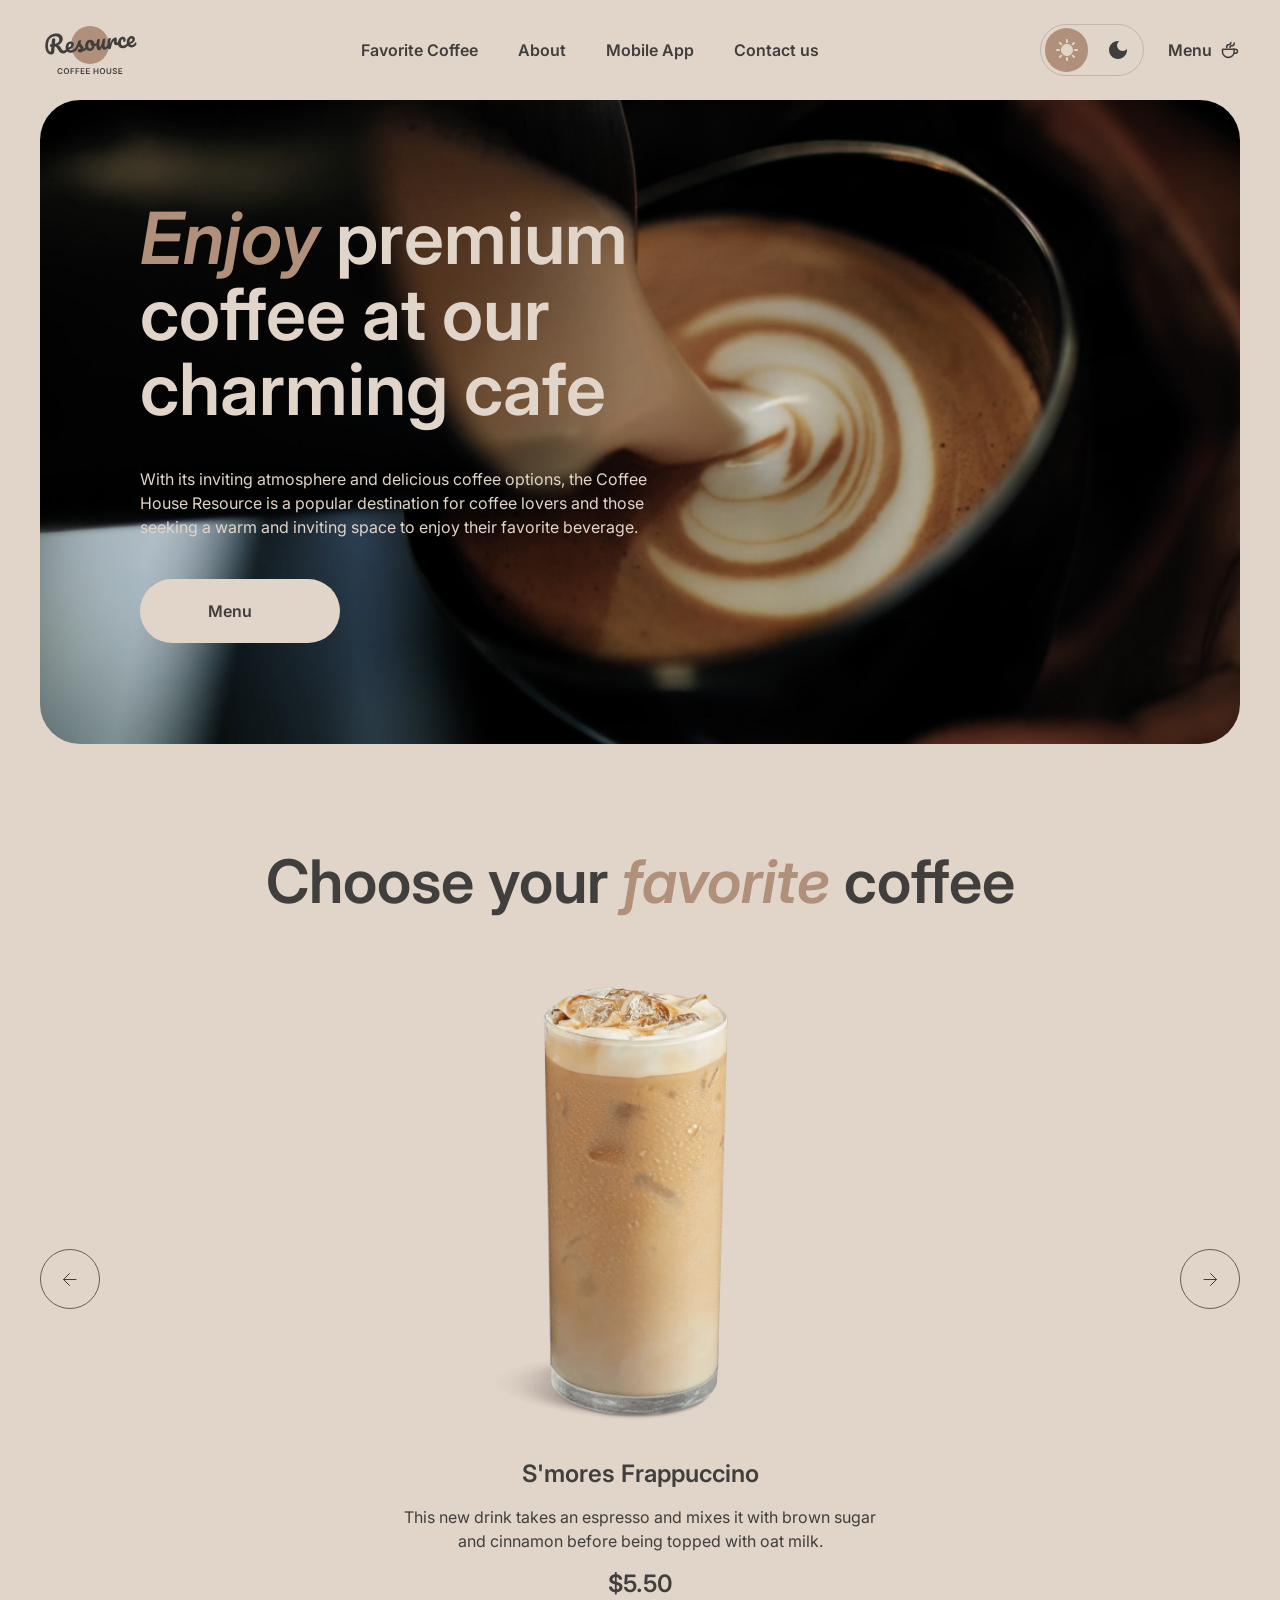
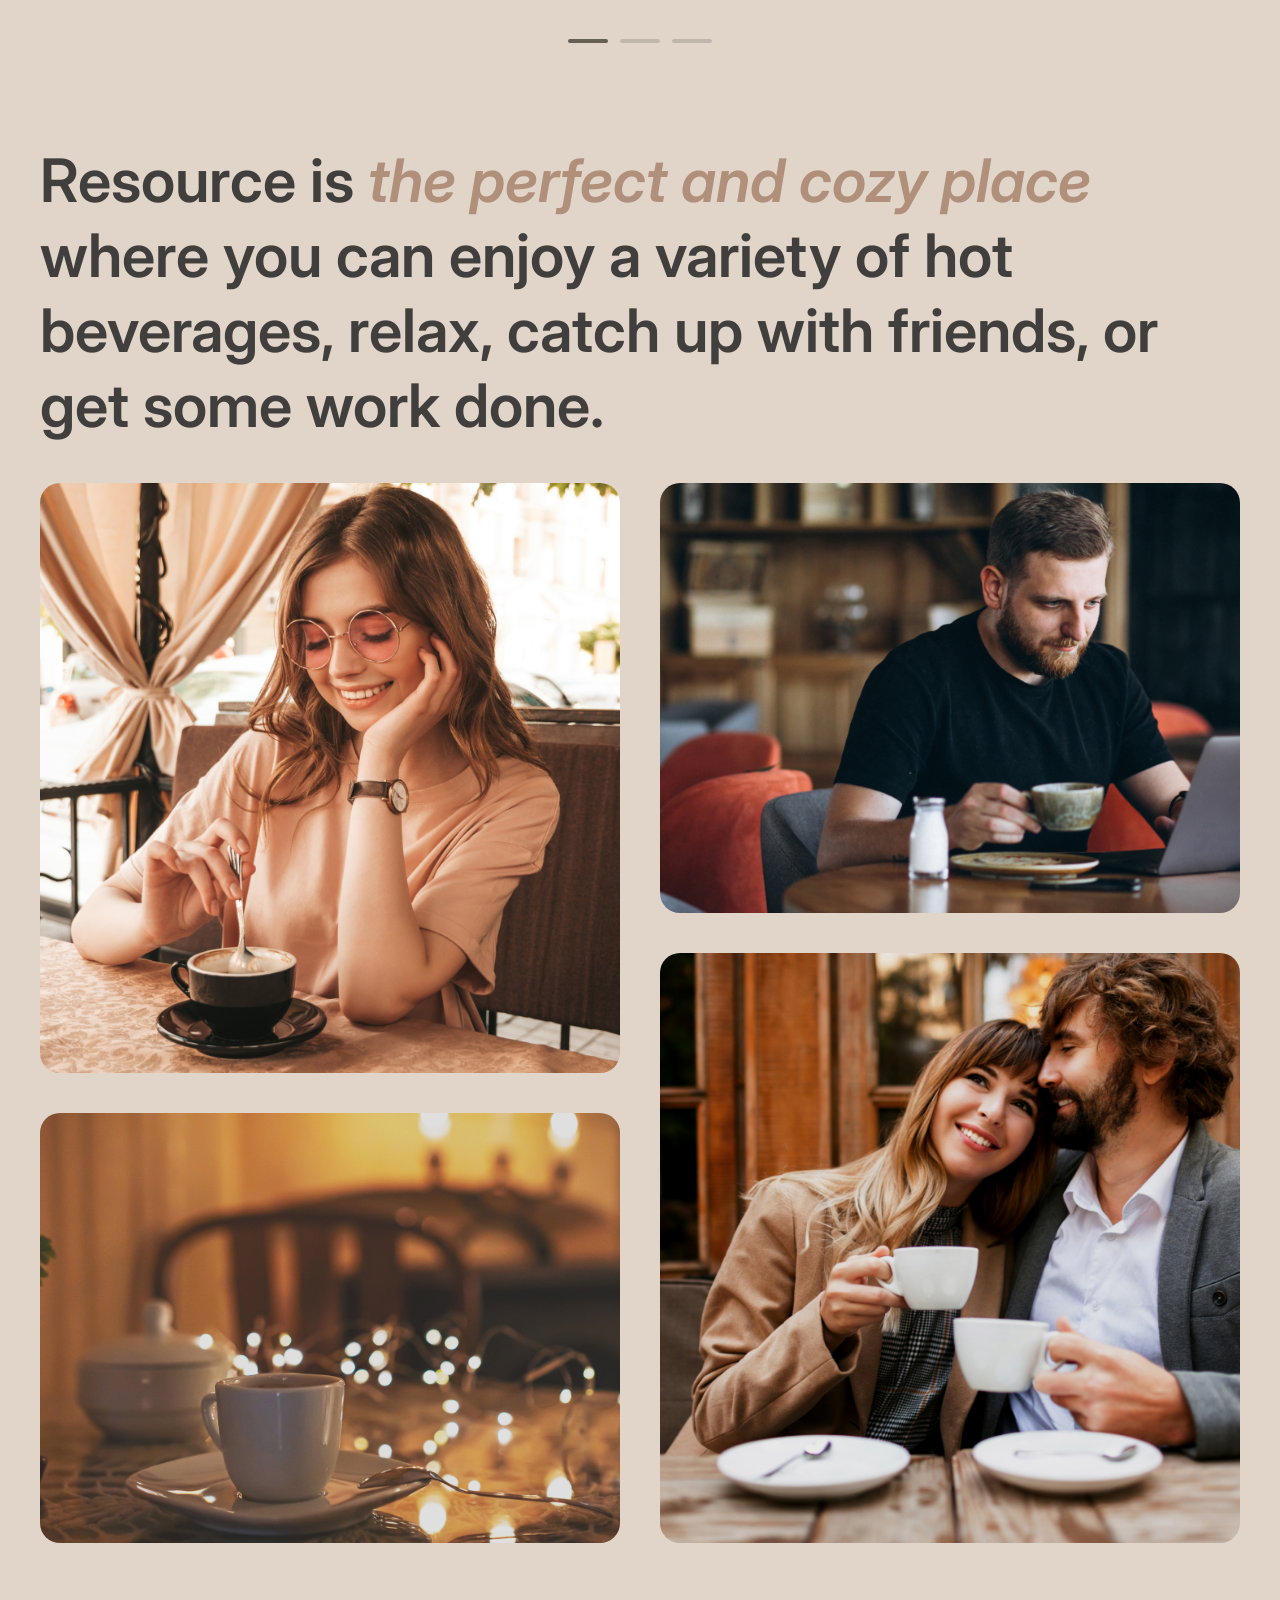
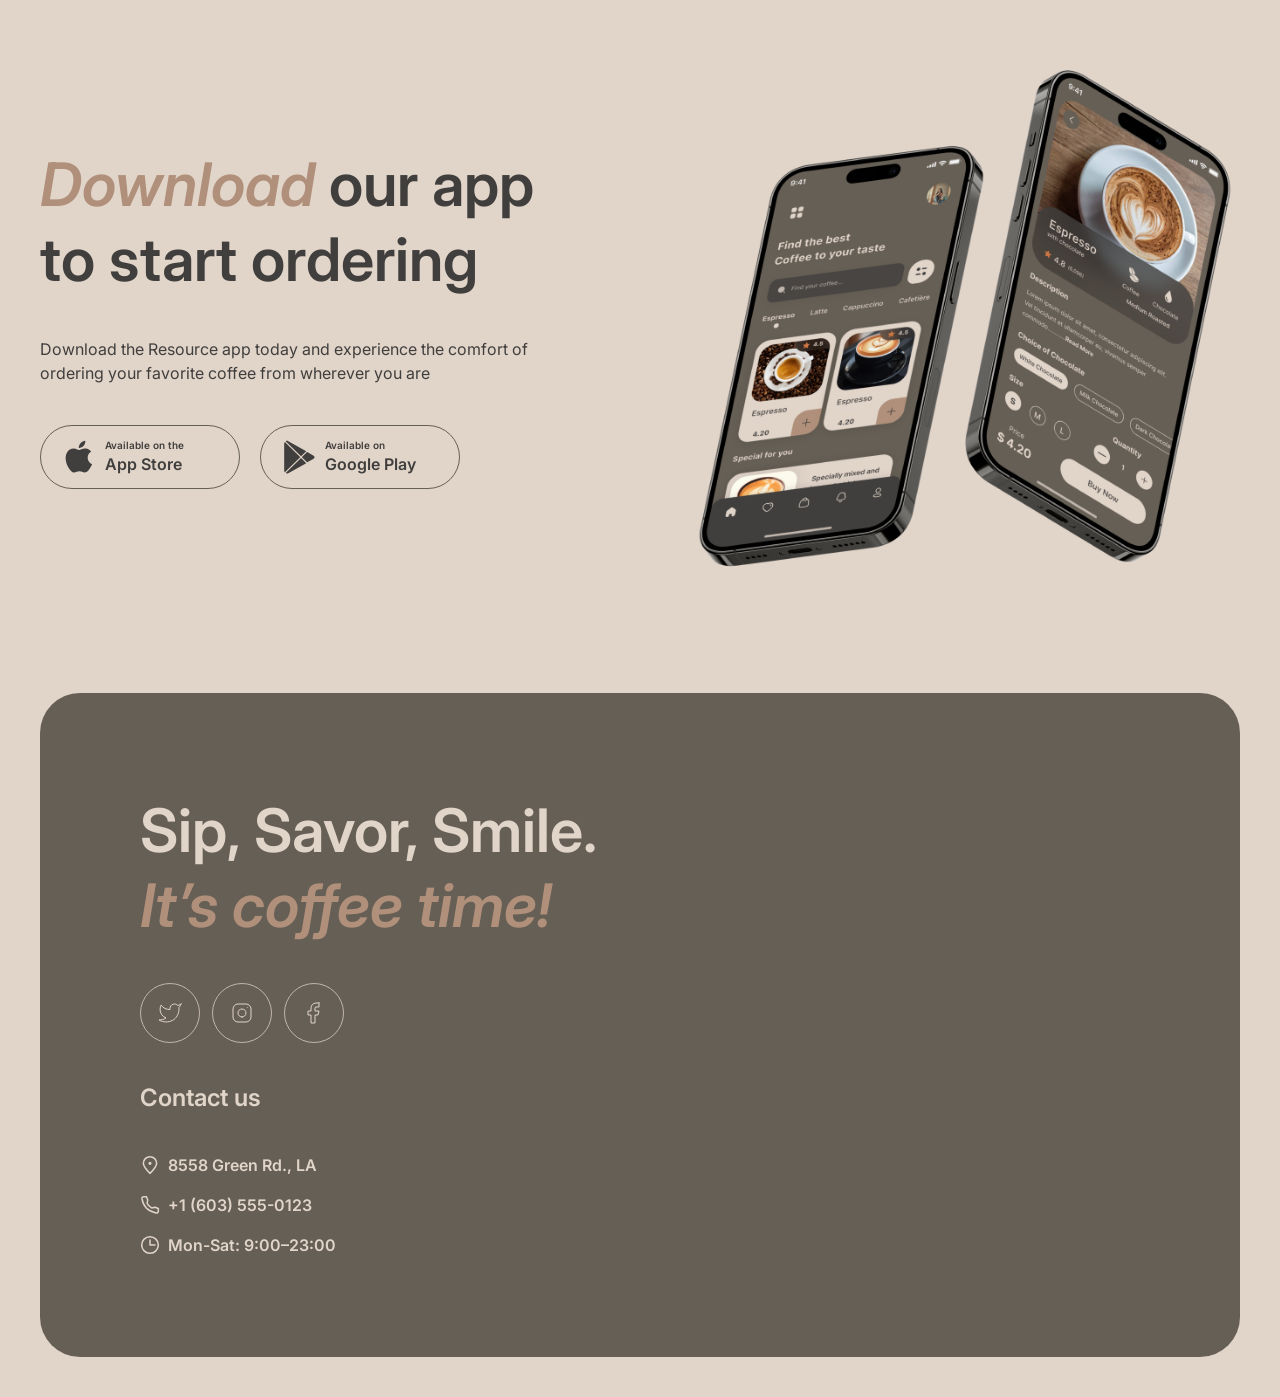
==== commit 12521719: "fix: improve responsive" ====
--- a/index.html
+++ b/index.html
@@ -83,7 +83,7 @@
             beverage.</p>
           <a href="./menu/" class="hero__button">
             <span>Menu</span>
-            <img class="hero__button-icon" src="./assets/icons/coffee-cup.svg" alt="">
+            <img class="hero__button-icon" src="./assets/icons/coffee-cup.svg" alt="" aria-hidden="true">
           </a>
         </div>
       </div>
@@ -217,43 +217,45 @@
           </h2>
 
           <div class="contacts__socials">
-            <a class="social-button" href="https://x.com/" aria-label="Twitter">
-              <img src="./assets/icons/twitter.svg" alt="twitter" target="_blank">
-            </a>
-
-            <a class="social-button" href="https://www.instagram.com/" aria-label="Instagram">
-              <img src="./assets/icons/instagram.svg" alt="insta" target="_blank">
-            </a>
-
-            <a class="social-button" href="https://www.facebook.com/" aria-label="Facebook">
-              <img src="./assets/icons/facebook.svg" alt="fb" target="_blank">
-            </a>
-          </div>
-        </div>
-
-        <div class="contacts__info">
-          <h3 class="contacts__subtitle">Contact us</h3>
-
-          <div class="contacts__list">
-            <a class="contacts__link" href="https://maps.google.com/?q=8558+Green+Rd+LA" target="_blank"
-              rel="noopener noreferrer">
-              <img class="contacts__icon" src="./assets/icons/pin-alt.svg" alt="">
-              <span>8558 Green Rd., LA</span>
-            </a>
-
-            <a class="contacts__link" href="tel:+16035550123">
-              <img class="contacts__icon" src="./assets/icons/phone.svg" alt="">
-              <span>+1 (603) 555-0123</span>
-            </a>
-
-            <p class="contacts__schedule">
-              <img class="contacts__icon" src="./assets/icons/clock.svg" alt="">
-              <span>Mon-Sat: 9:00–23:00</span>
-            </p>
-          </div>
-        </div>
-      </div>
-    </div>
+            <a class="social-button" href="https://x.com/" target="_blank" rel="noopener noreferrer"
+              aria-label="Twitter">
+              <img src="./assets/icons/twitter.svg" alt="">
+            </a>
+
+            <a class="social-button" href="https://www.instagram.com/" target="_blank" rel="noopener noreferrer"
+              aria-label="Instagram">
+              <img src="./assets/icons/instagram.svg" alt="">
+            </a>
+
+            <a class="social-button" href="https://www.facebook.com/" target="_blank" rel="noopener noreferrer"
+              aria-label="Facebook">
+              <img src="./assets/icons/facebook.svg" alt="">
+            </a>
+          </div>
+
+          <div class="contacts__info">
+            <h3 class="contacts__subtitle">Contact us</h3>
+
+            <div class="contacts__list">
+              <a class="contacts__link" href="https://maps.google.com/?q=8558+Green+Rd+LA" target="_blank"
+                rel="noopener noreferrer">
+                <img class="contacts__icon" src="./assets/icons/pin-alt.svg" alt="">
+                <span>8558 Green Rd., LA</span>
+              </a>
+
+              <a class="contacts__link" href="tel:+16035550123">
+                <img class="contacts__icon" src="./assets/icons/phone.svg" alt="">
+                <span>+1 (603) 555-0123</span>
+              </a>
+
+              <p class="contacts__schedule">
+                <img class="contacts__icon" src="./assets/icons/clock.svg" alt="">
+                <span>Mon-Sat: 9:00–23:00</span>
+              </p>
+            </div>
+          </div>
+        </div>
+      </div>
   </footer>
   <script src="./js/main.js"></script>
 </body>
--- a/css/tablet.css
+++ b/css/tablet.css
@@ -1,3 +1,57 @@
+@media (max-width: 1300px) {
+  .menu__cards {
+    grid-template-columns: repeat(2, 310px);
+    justify-content: center;
+  }
+}
+
+@media (max-width: 900px) {
+
+  .nav,
+  .menu-link {
+    display: none;
+  }
+
+  .header__inner {
+    justify-content: space-between;
+  }
+
+  .header__actions {
+    gap: 24px;
+  }
+
+  .burger {
+    display: flex;
+  }
+
+  .mobile-app__buttons {
+    flex-wrap: wrap;
+  }
+}
+
+@media (max-width: 740px) {
+  .menu__cards {
+    grid-template-columns: 310px;
+    justify-content: center;
+  }
+}
+
+@media (max-width: 600px) {
+  .hero__inner {
+    padding: 60px 16px;
+  }
+
+  .hero__content {
+    max-width: 100%;
+  }
+
+  .hero__title {
+    font-size: 42px;
+    line-height: 115%;
+  }
+}
+
+
 @media (max-width: 768px) {
 
   .nav,
@@ -67,8 +121,8 @@
 
   .mobile-app__image {
     width: 630px;
-    height: 630px;
     max-width: 100%;
+    height: auto;
   }
 
   .contacts__inner {
@@ -88,11 +142,11 @@
     gap: 4px;
   }
 
-  .menu__cards {
+  /* .menu__cards {
     grid-template-columns: repeat(2, 310px);
     justify-content: center;
     gap: 40px;
-  }
+  } */
 
   .menu-card:nth-child(n + 5) {
     display: none;
